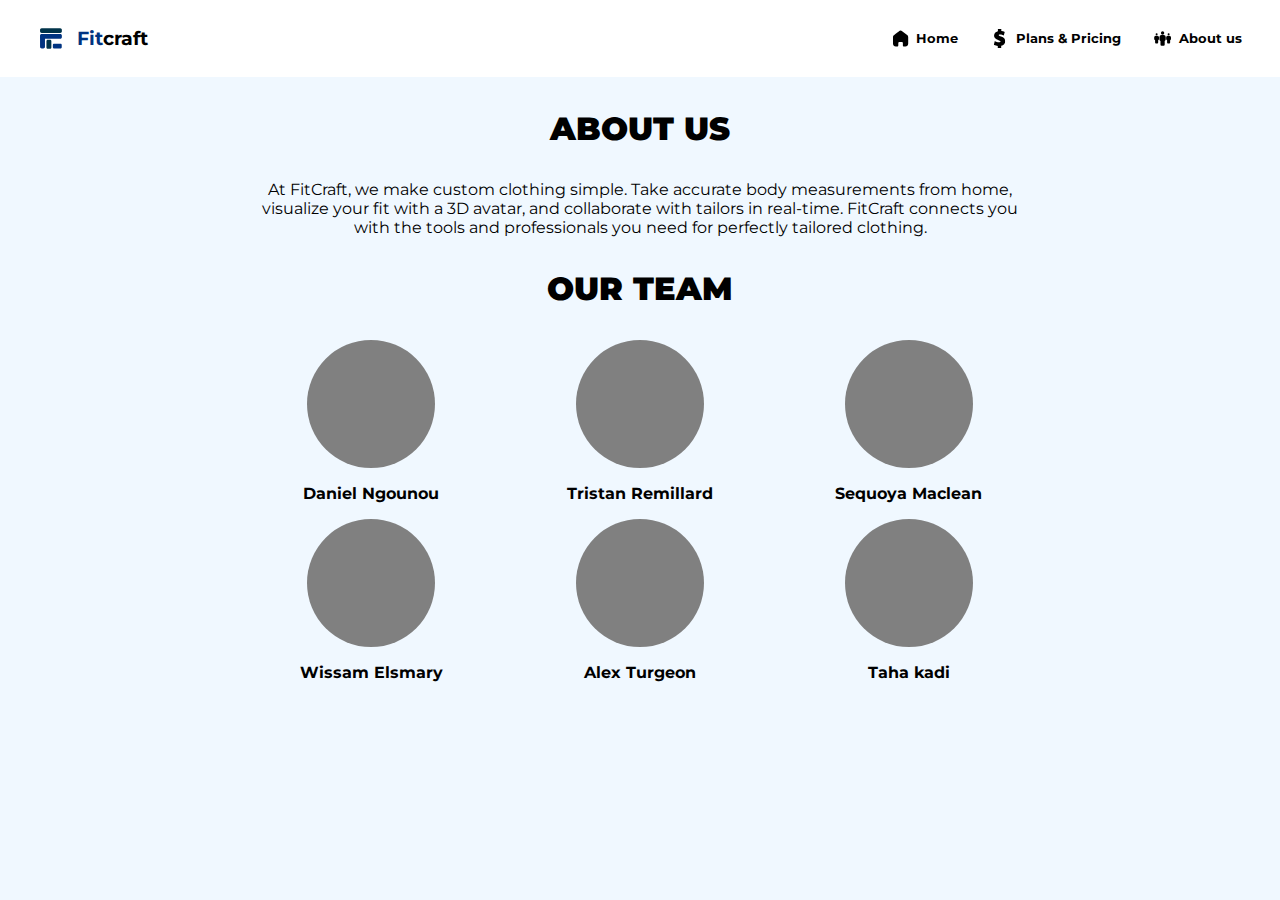
==== About.html @ 3bd34c51 "Add files via upload" ====
<!DOCTYPE html>
<html lang="en">
<head>
    <meta charset="UTF-8">
    <!-- Fonts-->
    <link rel="preconnect" href="https://fonts.googleapis.com">
    <link rel="preconnect" href="https://fonts.gstatic.com" crossorigin>
    <link href="https://fonts.googleapis.com/css2?family=Montserrat:ital,wght@0,100..900;1,100..900&display=swap" rel="stylesheet">
    <meta name="viewport" content="width=device-width, initial-scale=1.0">
    <link rel="stylesheet" href="./About.css">
    <title>About US</title>
</head>
<body>
    <!--=================================Navigation Panel=================================-->
    <nav class="header">
        <div class="logo"><?xml version="1.0" encoding="utf-8"?>
            <!-- Generator: Adobe Illustrator 24.0.2, SVG Export Plug-In . SVG Version: 6.00 Build 0)  -->
            <svg version="1.1" id="Layer_1" xmlns="http://www.w3.org/2000/svg" xmlns:xlink="http://www.w3.org/1999/xlink" x="0px" y="0px"
                 viewBox="0 0 288 288" style="enable-background:new 0 0 288 288;" xml:space="preserve">
            <style type="text/css">
                .st0{fill:#00334A;}
                .st1{fill:#003381;}
            </style>
            <path class="st0" d="M250.5,77.7H41.1c-10,0-18.1-8.1-18.1-18.1V43.9c0-10,8.1-18.1,18.1-18.1h209.4c10,0,18.1,8.1,18.1,18.1v15.7
                C268.6,69.6,260.5,77.7,250.5,77.7z"/>
            <path class="st1" d="M78.5,130.1v104.2c0,10.7-8.7,19.4-19.4,19.4H42.4c-10.7,0-19.4-8.7-19.4-19.4V130.1c0-10.7,8.7-19.4,19.4-19.4
                H59C69.8,110.7,78.5,119.4,78.5,130.1z"/>
            <path class="st1" d="M251.9,142.2H39.7c-9.2,0-16.7-7.5-16.7-16.7V107c0-9.2,7.5-16.7,16.7-16.7h212.1c9.2,0,16.7,7.5,16.7,16.7
                v18.4C268.6,134.7,261.1,142.2,251.9,142.2z"/>
            <path class="st0" d="M150.3,170v71.3c0,8.5-6.9,15.3-15.3,15.3h-24.8c-8.5,0-15.3-6.9-15.3-15.3V170c0-8.5,6.9-15.3,15.3-15.3H135
                C143.4,154.7,150.3,161.5,150.3,170z"/>
            <path class="st1" d="M253.3,251.9h-72.3c-7.6,0-13.8-6.2-13.8-13.8v-24.3c0-7.6,6.2-13.8,13.8-13.8h72.3c7.6,0,13.8,6.2,13.8,13.8
                v24.3C267.1,245.8,260.9,251.9,253.3,251.9z"/>
            </svg>

            <strong><span>Fit</span>craft</strong>
        </div>
        <div class="menu">
            <a href="#">
                <svg xmlns="http://www.w3.org/2000/svg" width="24" height="24" viewBox="0 0 24 24" id="home">
                    <path  d="M6.64373233,18.7821107 L6.64373233,15.7152449 C6.64371685,14.9380902 7.27567036,14.3067075 8.05843544,14.3018198 L10.9326107,14.3018198 C11.7188748,14.3018198 12.3562677,14.9346318 12.3562677,15.7152449 L12.3562677,15.7152449 L12.3562677,18.7732212 C12.3562498,19.4472781 12.9040221,19.995083 13.5829406,20 L15.5438266,20 C16.4596364,20.0023291 17.3387522,19.6427941 17.9871692,19.0007051 C18.6355861,18.3586161 19,17.4867541 19,16.5775231 L19,7.86584638 C19,7.13138763 18.6720694,6.43471253 18.1046183,5.96350064 L11.4429783,0.674268354 C10.2785132,-0.250877524 8.61537279,-0.22099178 7.48539114,0.745384082 C7.48539114,0.745384082 0.967012253,5.96350064 0.967012253,5.96350064 C0.37274068,6.42082162 0.0175522924,7.11956262 0,7.86584638 L0,16.5686336 C0,18.463707 1.54738155,20 3.45617342,20 L5.37229029,20 C5.69917279,20.0023364 6.01348703,19.8750734 6.24547302,19.6464237 C6.477459,19.417774 6.60792577,19.1066525 6.60791706,18.7821107 L6.64373233,18.7821107 Z" transform="translate(2.5 2)"></path>
                </svg>
                  
                <p>Home</p>
            </a>
            <a href="#">
                <svg width="18" height="30" viewBox="0 0 18 30" xmlns="http://www.w3.org/2000/svg">
                    <g clip-path="url(#clip0_121_355)">
                    <path d="M6.17123 30H11.5062V26.2456C15.4072 25.3252 17.8125 22.6846 17.8125 19.1781C17.8125 15.5891 15.857 13.3911 11.2734 11.8277C9.5909 11.2309 7.64542 10.4492 7.64542 9.74877C7.64542 8.82839 8.97163 8.6869 9.76045 8.6869C12.0666 8.6869 13.5422 9.37894 14.4259 9.7922L15.4403 10.2657L15.7621 9.22344L17.0265 4.58791L16.3239 4.2643C15.3886 3.83563 13.8928 3.29909 11.6844 3.11557V0H6.34939V3.48541C2.64522 4.424 0.362084 6.98062 0.362084 10.3371C0.362084 14.6645 4.10792 16.4464 7.37242 17.5195C10.1455 18.4315 10.5292 19.0899 10.5292 19.6629C10.5292 20.5146 9.27049 20.8956 8.02331 20.8956C5.59362 20.8956 3.57342 20.0131 2.58918 19.4863L1.53742 18.926L0 24.7803V24.7817L0.630773 25.1207C2.05324 25.8884 4.15103 26.4291 6.17123 26.607V30Z" fill="black"/>
                    </g>
                    <defs>
                    <clipPath id="clip0_121_355">
                    <rect width="17.8125" height="30"/>
                    </clipPath>
                    </defs>
                    </svg>                     
                  
                <p>Plans & Pricing</p>
            </a>
            <a href="#">
                <svg xmlns="http://www.w3.org/2000/svg" viewBox="0 0 32 32" id="group">
                    <g>
                      <ellipse cx="16" cy="6.8" rx="2.75" ry="2.86"></ellipse>
                      <path d="M17.68 10.1H14.32a3.37 3.37 0 0 0-3.51 3.22v4.35A2.49 2.49 0 0 0 12.48 20V25.8a2 2 0 0 0 1.84 2.07h3.36a2 2 0 0 0 1.84-2.07V20a2.49 2.49 0 0 0 1.67-2.31V13.32A3.37 3.37 0 0 0 17.68 10.1zM6 10.46A1.67 1.67 0 1 0 4.39 8.79 1.64 1.64 0 0 0 6 10.46zM7.2 11.26H4.8A2.68 2.68 0 0 0 2 13.79v3a2 2 0 0 0 1.5 1.91v3.81A1.65 1.65 0 0 0 5 24.26H7.09a1.65 1.65 0 0 0 1.52-1.78V18.64A2 2 0 0 0 10 16.76v-3A2.68 2.68 0 0 0 7.2 11.26zM26 10.46a1.67 1.67 0 1 0-1.61-1.67A1.64 1.64 0 0 0 26 10.46zM27.2 11.26H24.8A2.68 2.68 0 0 0 22 13.79v3a2 2 0 0 0 1.5 1.91v3.81A1.65 1.65 0 0 0 25 24.26h2.07a1.65 1.65 0 0 0 1.52-1.78V18.64A2 2 0 0 0 30 16.76v-3A2.68 2.68 0 0 0 27.2 11.26z"></path>
                    </g>
                  </svg>
                
                <p>About us</p>
            </a>   
        </div>
        
    </nav>
    <!--=================================Navigation Panel=================================-->

    <!--===========================================ABOUT INFO SECTION====================================-->
    <section class="about-info sections">
        <div class="content">
            <h1>ABOUT US</h1>
            <p>
                At FitCraft, we make custom clothing simple. Take accurate body measurements from home, 
                visualize your fit with a 3D avatar, and collaborate with tailors in real-time. 
                FitCraft connects you with the tools and professionals you need for perfectly tailored clothing.
            </p>
        </div>
    </section>

    <!--===========================================END OF ABOUT INFO SECTION =======================================-->
    <section class="teams sections">
        <div class="content">
            <h1>OUR TEAM</h1>
            <div class="profile-grid">
                <div class="profile">
                    <div class="profile-pic">
                    </div>
                    <p>Daniel Ngounou</p>
                </div>
                
                <div class="profile">
                    <div class="profile-pic">
                    </div>
                    <p>Tristan Remillard </p>
                </div>

                <div class="profile">
                    <div class="profile-pic">
                    </div>
                    <p>Sequoya Maclean</p>
                </div>

                <div class="profile">
                    <div class="profile-pic">
                    </div>
                    <p>Wissam Elsmary</p>
                </div>


                <div class="profile">
                    <div class="profile-pic">
                    </div>
                    <p>Alex Turgeon</p>
                </div>

                <div class="profile">
                    <div class="profile-pic">
                    </div>
                    <p>Taha kadi</p>
                </div>
            </div>
        </div>
    </section>
</body>
</html>
---- About.css ----
*{
    margin: 0;
    padding: 0;
    text-decoration: none;
}

:root{
    --blue-color: #003381;
    --light-color: #003381;
    --bg-color: aliceblue;
    --header-margin-corners: 1em;
    --font-color: black;
    --link-font-size: 1.5em;
    --black-color: var(--black-color);
    --content-width: 60vw;
}


body{
    font-family: 'Montserrat', sans-serif;
    width: 100vw;
    align-items: center;
    justify-content: center;
    background-color: var(--bg-color);
    color: var(--font-color);
}

nav{
    display: flex;
    flex-direction: row;
    align-items: center;
    justify-content: space-between;
    background-color: white;
    padding: 2em;
    font-size: 0.8em;
}
.logo{
    display: flex;
    flex-direction: row;
    gap: 1em;
    align-items: center;
    justify-content: center;
    margin-left: var(--header-margin-corners);
}
.logo strong{
    font-size: 1.5em;
    span{
        color: #003381;
    }
}
.logo svg{
    height: 2em;
    width: 2em;
}

nav .menu{
    margin-right: var(--header-margin-corners);
    display: flex;
    flex-direction: row;
    gap: 2.5em;

}

nav .menu a{
    display: flex;
    flex-direction: row;
    align-items: center;
    justify-content: center;
    gap: 0.5em;
    color: var(--black-color);
    font-weight: bold;  
    transition: 0.5s ease-in-out;
}
a svg{
    height: 1.5em;
    width: 1.5em;
    fill: var(--black-color);
    transition: ease;
}

.menu a:hover{
    color: var(--blue-color);
    /* font-size: 1.2em; */
    svg{
        fill: var(--blue-color);
        transition: 0.5s ease-in-out;
    }
}

/*=============================================== ABOUT INFO SECTION =============================================================*/

.sections{
    display: flex;
    justify-content: center;
    gap: 1em;
    align-items: center;
    margin-top: 2em;
}

.content{
    width: var(--content-width);
    display: flex;
    flex-direction: column;
    align-items: center;
    justify-content: center;
    gap: 2em;
}

.content h1, .content p{
    text-align: center;
}

.content h1{
    font-weight: 900;
}


/*=============================================== ABOUT INFO SECTION =============================================================*/

/*==================================================TEAM SECTION ==========================================================*/

.teams{
    margin-top: 2em
}

.profile-grid{
    width: 100%;
    display: grid;
    grid-template-rows: repeat(2,1fr);
    grid-template-columns: repeat(3,1fr);
    grid-gap: 5%;
}

.profile-grid .profile{

    display: flex;
    flex-direction: column;
    align-items: center;
    justify-content: center;
    gap: 1em;
}

.profile-pic{
    height: 8em;
    width: 8em;
    background-color: grey;
    border-radius: 100%;
}

.profile-grid .profile p{
    font-weight: 700;
}
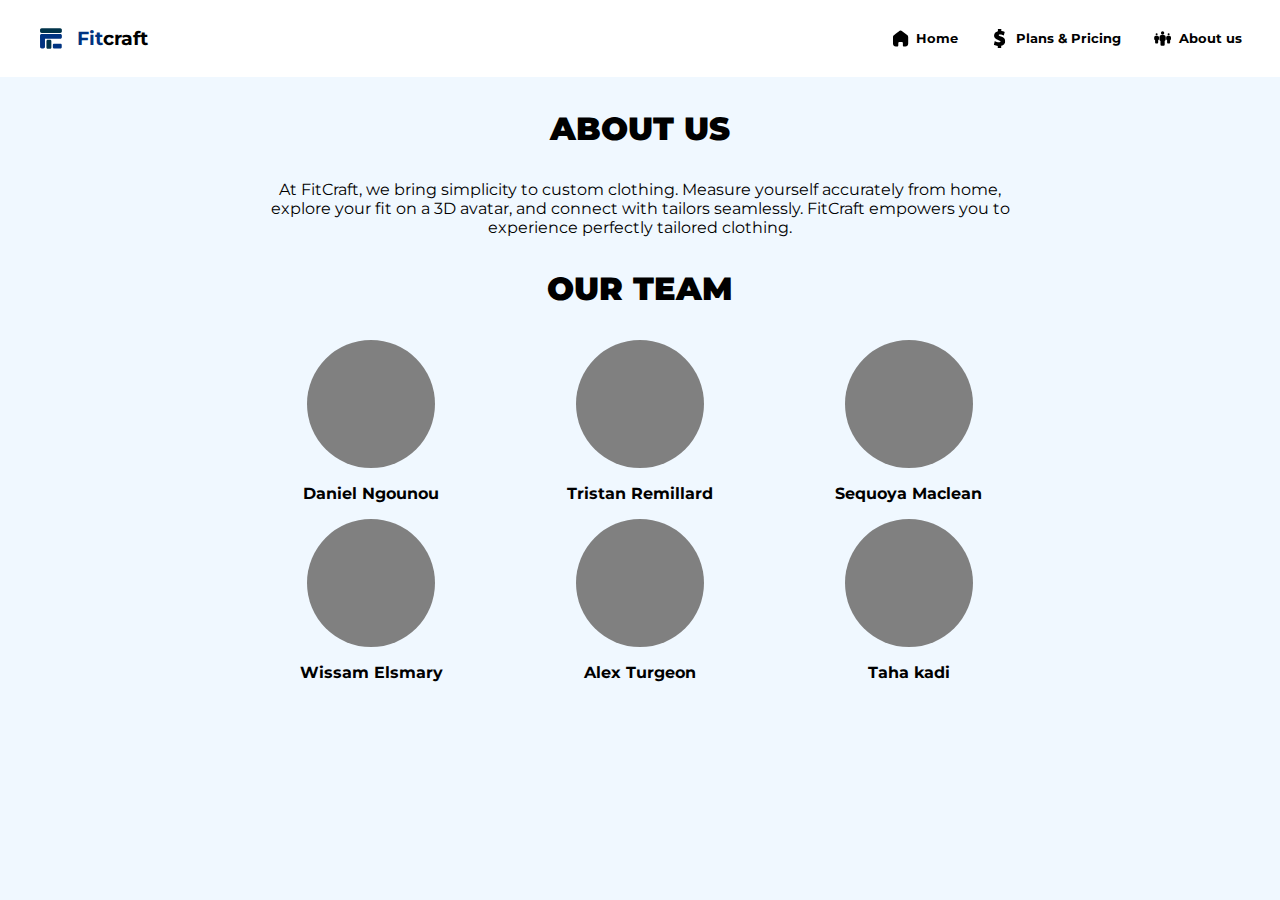
==== commit c82711a2: "Updated the name of the link to the page About.js form about.js to About.html" ====
--- a/About.html
+++ b/About.html
@@ -129,4 +129,5 @@
         </div>
     </section>
 </body>
-</html>+<script src="About.js"></script>
+</html>
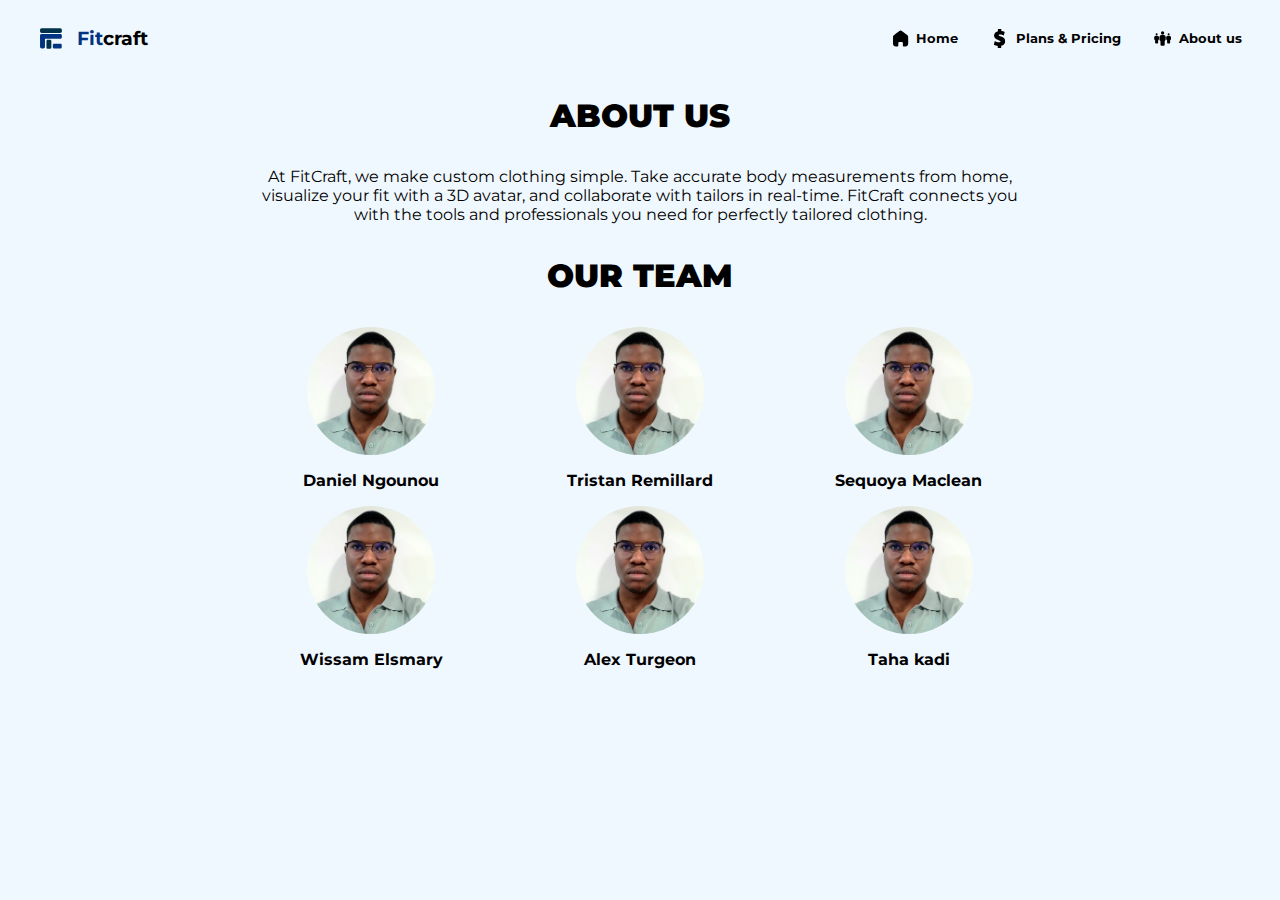
==== commit cc0702c1: "Update About.html: Updated the areas to insert images" ====
--- a/About.html
+++ b/About.html
@@ -90,38 +90,38 @@
             <h1>OUR TEAM</h1>
             <div class="profile-grid">
                 <div class="profile">
-                    <div class="profile-pic">
+                    <div class="profile-pic i1">
                     </div>
                     <p>Daniel Ngounou</p>
                 </div>
                 
                 <div class="profile">
-                    <div class="profile-pic">
+                    <div class="profile-pic i2">
                     </div>
                     <p>Tristan Remillard </p>
                 </div>
 
-                <div class="profile">
-                    <div class="profile-pic">
+                <div class="profile 3">
+                    <div class="profile-pic i3">
                     </div>
                     <p>Sequoya Maclean</p>
                 </div>
 
                 <div class="profile">
-                    <div class="profile-pic">
+                    <div class="profile-pic i4">
                     </div>
                     <p>Wissam Elsmary</p>
                 </div>
 
 
                 <div class="profile">
-                    <div class="profile-pic">
+                    <div class="profile-pic i5">
                     </div>
                     <p>Alex Turgeon</p>
                 </div>
 
                 <div class="profile">
-                    <div class="profile-pic">
+                    <div class="profile-pic i6">
                     </div>
                     <p>Taha kadi</p>
                 </div>
@@ -129,5 +129,4 @@
         </div>
     </section>
 </body>
-<script src="About.js"></script>
 </html>
--- a/About.css
+++ b/About.css
@@ -19,6 +19,8 @@
 body{
     font-family: 'Montserrat', sans-serif;
     width: 100vw;
+    display: flex;
+    flex-direction: column;
     align-items: center;
     justify-content: center;
     background-color: var(--bg-color);
@@ -26,13 +28,17 @@
 }
 
 nav{
+    position:fixed;
+    z-index: 1;
     display: flex;
     flex-direction: row;
     align-items: center;
     justify-content: space-between;
-    background-color: white;
+    background-color: var(--bg-color);
     padding: 2em;
     font-size: 0.8em;
+    top: 0;
+    width: 96vw;
 }
 .logo{
     display: flex;
@@ -97,6 +103,9 @@
     margin-top: 2em;
 }
 
+.about-info.sections{
+    margin-top: 6em;
+}
 .content{
     width: var(--content-width);
     display: flex;
@@ -143,10 +152,50 @@
 .profile-pic{
     height: 8em;
     width: 8em;
-    background-color: grey;
     border-radius: 100%;
 }
 
+.profile-pic.i1{
+    background-image: url(./img/Daniel.jpg); /* Replace with your image URL */
+    background-size: cover; /* Makes the image cover the entire div */
+    background-position: center; /* Centers the image */
+    background-repeat: no-repeat; /* Prevents tiling if the image is smaller than the div */
+}
+
+.profile-pic.i2{
+    background-image: url(./img/Daniel.jpg); /* Replace with your image URL */
+    background-size: cover; /* Makes the image cover the entire div */
+    background-position: center; /* Centers the image */
+    background-repeat: no-repeat; /* Prevents tiling if the image is smaller than the div */
+}
+
+.profile-pic.i3{
+    background-image: url(./img/Daniel.jpg); /* Replace with your image URL */
+    background-size: cover; /* Makes the image cover the entire div */
+    background-position: center; /* Centers the image */
+    background-repeat: no-repeat; /* Prevents tiling if the image is smaller than the div */
+}
+
+.profile-pic.i4{
+    background-image: url(./img/Daniel.jpg); /* Replace with your image URL */
+    background-size: cover; /* Makes the image cover the entire div */
+    background-position: center; /* Centers the image */
+    background-repeat: no-repeat; /* Prevents tiling if the image is smaller than the div */
+}
+
+.profile-pic.i5{
+    background-image: url(./img/Daniel.jpg); /* Replace with your image URL */
+    background-size: cover; /* Makes the image cover the entire div */
+    background-position: center; /* Centers the image */
+    background-repeat: no-repeat; /* Prevents tiling if the image is smaller than the div */
+}
+
+.profile-pic.i6{
+    background-image: url(./img/Daniel.jpg); /* Replace with your image URL */
+    background-size: cover; /* Makes the image cover the entire div */
+    background-position: center; /* Centers the image */
+    background-repeat: no-repeat; /* Prevents tiling if the image is smaller than the div */
+}
 .profile-grid .profile p{
     font-weight: 700;
 }
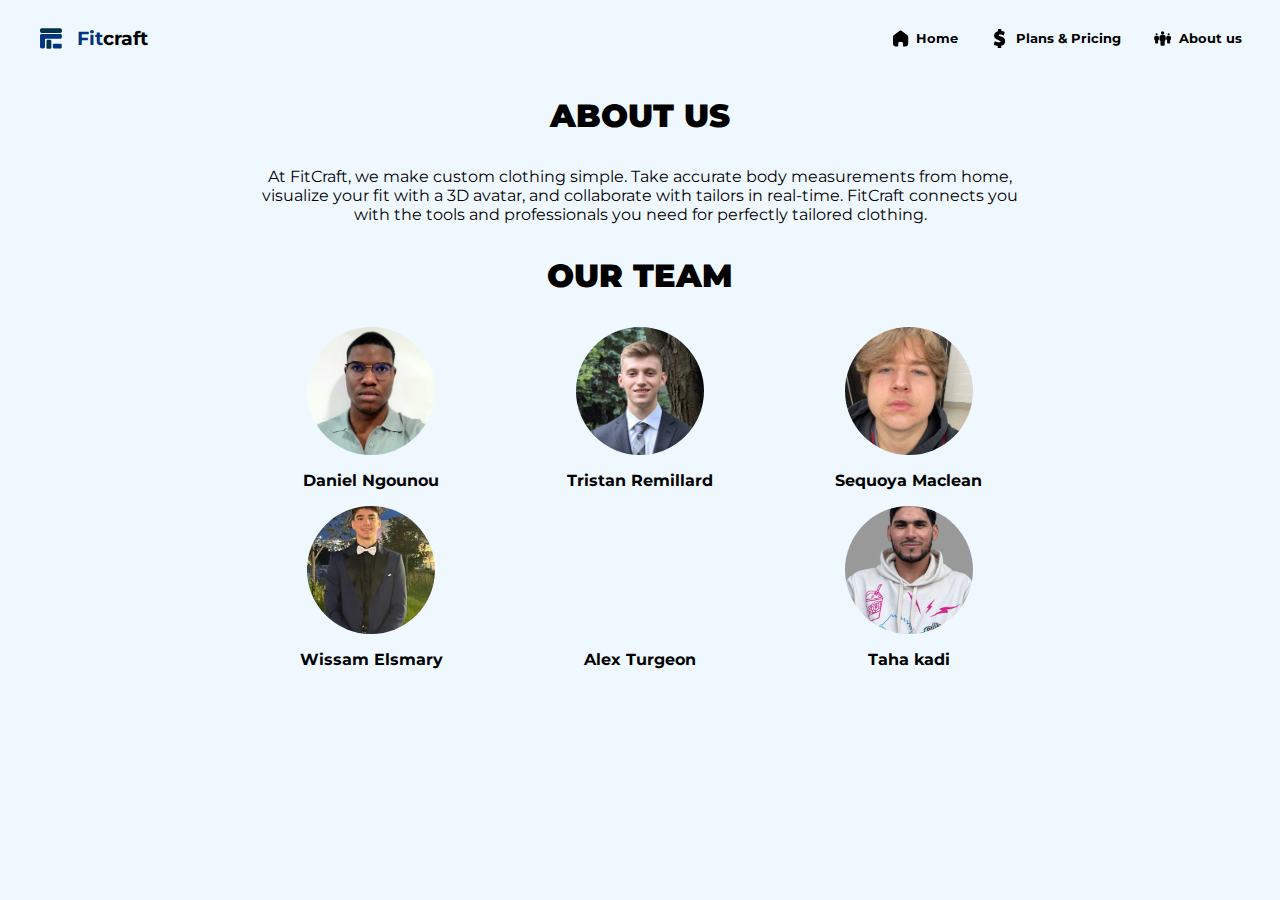
==== commit 3d71e8fb: "Update About.html: Modified header links" ====
--- a/About.html
+++ b/About.html
@@ -36,14 +36,14 @@
             <strong><span>Fit</span>craft</strong>
         </div>
         <div class="menu">
-            <a href="#">
+            <a href="./index.html">
                 <svg xmlns="http://www.w3.org/2000/svg" width="24" height="24" viewBox="0 0 24 24" id="home">
                     <path  d="M6.64373233,18.7821107 L6.64373233,15.7152449 C6.64371685,14.9380902 7.27567036,14.3067075 8.05843544,14.3018198 L10.9326107,14.3018198 C11.7188748,14.3018198 12.3562677,14.9346318 12.3562677,15.7152449 L12.3562677,15.7152449 L12.3562677,18.7732212 C12.3562498,19.4472781 12.9040221,19.995083 13.5829406,20 L15.5438266,20 C16.4596364,20.0023291 17.3387522,19.6427941 17.9871692,19.0007051 C18.6355861,18.3586161 19,17.4867541 19,16.5775231 L19,7.86584638 C19,7.13138763 18.6720694,6.43471253 18.1046183,5.96350064 L11.4429783,0.674268354 C10.2785132,-0.250877524 8.61537279,-0.22099178 7.48539114,0.745384082 C7.48539114,0.745384082 0.967012253,5.96350064 0.967012253,5.96350064 C0.37274068,6.42082162 0.0175522924,7.11956262 0,7.86584638 L0,16.5686336 C0,18.463707 1.54738155,20 3.45617342,20 L5.37229029,20 C5.69917279,20.0023364 6.01348703,19.8750734 6.24547302,19.6464237 C6.477459,19.417774 6.60792577,19.1066525 6.60791706,18.7821107 L6.64373233,18.7821107 Z" transform="translate(2.5 2)"></path>
                 </svg>
                   
                 <p>Home</p>
             </a>
-            <a href="#">
+            <a href="./pricing.html">
                 <svg width="18" height="30" viewBox="0 0 18 30" xmlns="http://www.w3.org/2000/svg">
                     <g clip-path="url(#clip0_121_355)">
                     <path d="M6.17123 30H11.5062V26.2456C15.4072 25.3252 17.8125 22.6846 17.8125 19.1781C17.8125 15.5891 15.857 13.3911 11.2734 11.8277C9.5909 11.2309 7.64542 10.4492 7.64542 9.74877C7.64542 8.82839 8.97163 8.6869 9.76045 8.6869C12.0666 8.6869 13.5422 9.37894 14.4259 9.7922L15.4403 10.2657L15.7621 9.22344L17.0265 4.58791L16.3239 4.2643C15.3886 3.83563 13.8928 3.29909 11.6844 3.11557V0H6.34939V3.48541C2.64522 4.424 0.362084 6.98062 0.362084 10.3371C0.362084 14.6645 4.10792 16.4464 7.37242 17.5195C10.1455 18.4315 10.5292 19.0899 10.5292 19.6629C10.5292 20.5146 9.27049 20.8956 8.02331 20.8956C5.59362 20.8956 3.57342 20.0131 2.58918 19.4863L1.53742 18.926L0 24.7803V24.7817L0.630773 25.1207C2.05324 25.8884 4.15103 26.4291 6.17123 26.607V30Z" fill="black"/>
@@ -57,7 +57,7 @@
                   
                 <p>Plans & Pricing</p>
             </a>
-            <a href="#">
+            <a href="./About.html">
                 <svg xmlns="http://www.w3.org/2000/svg" viewBox="0 0 32 32" id="group">
                     <g>
                       <ellipse cx="16" cy="6.8" rx="2.75" ry="2.86"></ellipse>
--- a/About.css
+++ b/About.css
@@ -163,35 +163,35 @@
 }
 
 .profile-pic.i2{
-    background-image: url(./img/Daniel.jpg); /* Replace with your image URL */
+    background-image: url(./img/Tristan.jpg); /* Replace with your image URL */
     background-size: cover; /* Makes the image cover the entire div */
     background-position: center; /* Centers the image */
     background-repeat: no-repeat; /* Prevents tiling if the image is smaller than the div */
 }
 
 .profile-pic.i3{
-    background-image: url(./img/Daniel.jpg); /* Replace with your image URL */
+    background-image: url(./img/IMG_1136.png); /* Replace with your image URL */
     background-size: cover; /* Makes the image cover the entire div */
     background-position: center; /* Centers the image */
     background-repeat: no-repeat; /* Prevents tiling if the image is smaller than the div */
 }
 
 .profile-pic.i4{
-    background-image: url(./img/Daniel.jpg); /* Replace with your image URL */
+    background-image: url(./img/IMG-20241030-WA0002~2.jpg); /* Replace with your image URL */
     background-size: cover; /* Makes the image cover the entire div */
     background-position: center; /* Centers the image */
     background-repeat: no-repeat; /* Prevents tiling if the image is smaller than the div */
 }
 
 .profile-pic.i5{
-    background-image: url(./img/Daniel.jpg); /* Replace with your image URL */
+    background-image: url(./img/AlexIMG.png); /* Replace with your image URL */
     background-size: cover; /* Makes the image cover the entire div */
     background-position: center; /* Centers the image */
     background-repeat: no-repeat; /* Prevents tiling if the image is smaller than the div */
 }
 
 .profile-pic.i6{
-    background-image: url(./img/Daniel.jpg); /* Replace with your image URL */
+    background-image: url(./img/imgTAHA.png); /* Replace with your image URL */
     background-size: cover; /* Makes the image cover the entire div */
     background-position: center; /* Centers the image */
     background-repeat: no-repeat; /* Prevents tiling if the image is smaller than the div */
